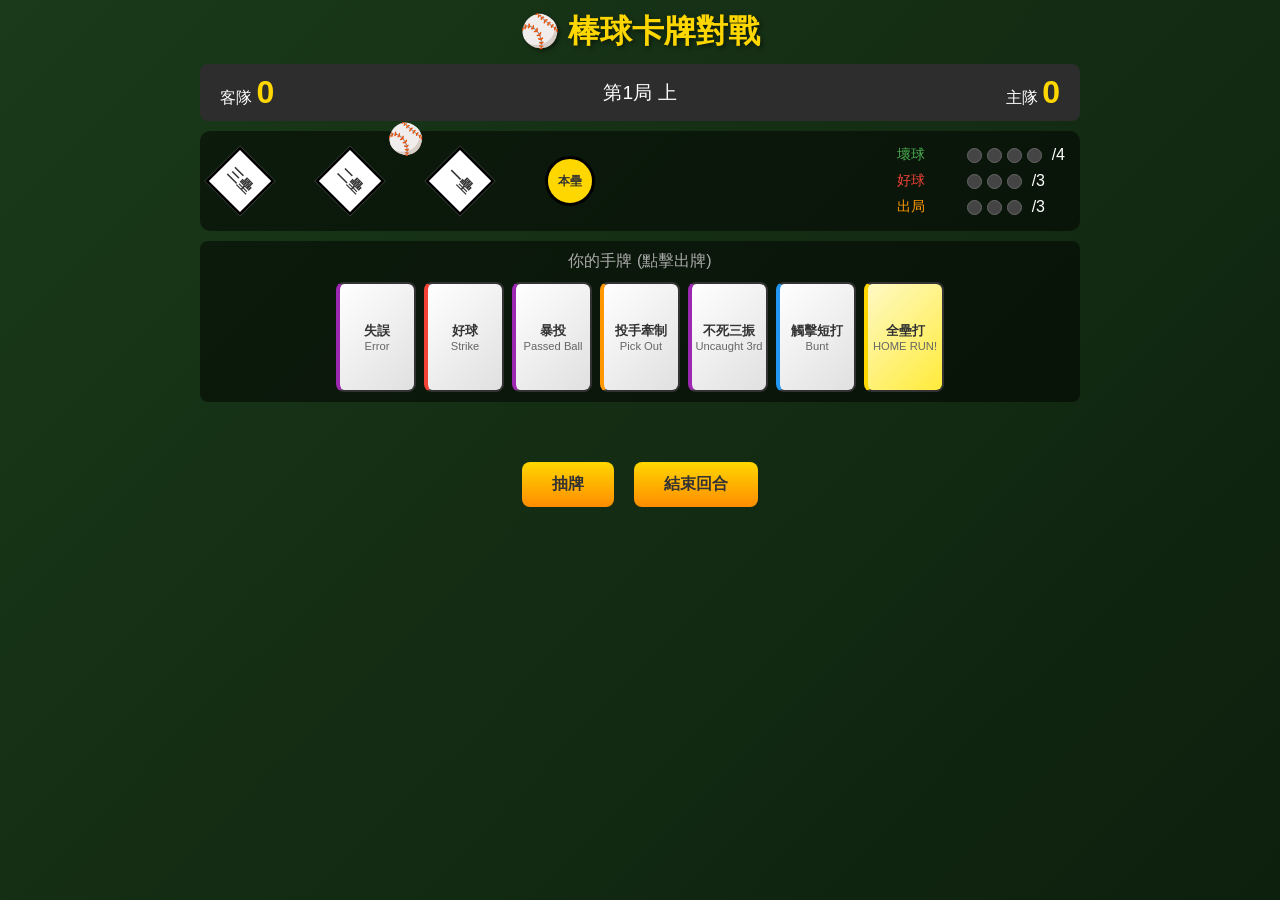
==== index.html @ 8cae47c0 "fix: 優化壘包與球數視覺化 - 視覺化壘包 (一壘/二壘/三壘/本壘) - 點數顯示壞球/好球/出局 - 彩色點數視覺效果" ====
<!DOCTYPE html>
<html lang="zh-TW">
<head>
    <meta charset="UTF-8">
    <meta name="viewport" content="width=device-width, initial-scale=1.0">
    <title>⚾ 棒球卡牌對戰</title>
    <link rel="stylesheet" href="css/style.css">
</head>
<body>
    <div id="game-container">
        <h1>⚾ 棒球卡牌對戰</h1>
        <div id="scoreboard">
            <div class="team" id="team-away">
                <span class="name">客隊</span>
                <span class="score" id="away-score">0</span>
            </div>
            <div class="inning-info">
                <span id="inning">第1局</span>
                <span id=" inning-half">上</span>
            </div>
            <div class="team" id="team-home">
                <span class="name">主隊</span>
                <span class="score" id="home-score">0</span>
            </div>
        </div>
        
        <div id="field-area">
            <div id="field">
                <div class="base" id="base-3">三壘</div>
                <div class="base" id="base-2">二壘</div>
                <div class="base" id="base-1">一壘</div>
                <div class="base home" id="base-home">本壘</div>
            </div>
            
            <div id="count-area">
                <div class="count-row">
                    <span class="count-label count-balls">壞球</span>
                    <div class="count-dots" id="balls-dots">
                        <div class="dot balls"></div>
                        <div class="dot balls"></div>
                        <div class="dot balls"></div>
                        <div class="dot balls"></div>
                    </div>
                    <span>/4</span>
                </div>
                <div class="count-row">
                    <span class="count-label count-strikes">好球</span>
                    <div class="count-dots" id="strikes-dots">
                        <div class="dot strikes"></div>
                        <div class="dot strikes"></div>
                        <div class="dot strikes"></div>
                    </div>
                    <span>/3</span>
                </div>
                <div class="count-row">
                    <span class="count-label count-outs">出局</span>
                    <div class="count-dots" id="outs-dots">
                        <div class="dot outs"></div>
                        <div class="dot outs"></div>
                        <div class="dot outs"></div>
                    </div>
                    <span>/3</span>
                </div>
            </div>
        </div>
        
        <div id="player-hand">
            <div class="hand-label">你的手牌 (點擊出牌)</div>
            <div id="hand-cards"></div>
        </div>
        
        <div id="message-area"></div>
        
        <div id="controls">
            <button id="draw-btn">抽牌</button>
            <button id="end-turn-btn">結束回合</button>
        </div>
    </div>
    
    <script src="js/cards.js"></script>
    <script src="js/game.js"></script>
</body>
</html>
---- css/style.css ----
* {
    margin: 0;
    padding: 0;
    box-sizing: border-box;
}

body {
    background: linear-gradient(135deg, #1a3a1a 0%, #0d1f0d 100%);
    min-height: 100vh;
    font-family: 'Noto Sans TC', sans-serif;
    color: #fff;
}

#game-container {
    max-width: 900px;
    margin: 0 auto;
    padding: 10px;
}

h1 {
    text-align: center;
    color: #ffd700;
    font-size: 2rem;
    margin-bottom: 10px;
    text-shadow: 2px 2px 4px rgba(0,0,0,0.5);
}

/* 計分板 */
#scoreboard {
    display: flex;
    justify-content: space-between;
    align-items: center;
    background: #2d2d2d;
    padding: 10px 20px;
    border-radius: 8px;
    margin-bottom: 10px;
}

.team {
    text-align: center;
}

.team .score {
    font-size: 2rem;
    font-weight: bold;
    color: #ffd700;
}

.inning-info {
    text-align: center;
    font-size: 1.2rem;
}

/* 球數顯示 */
#count-display {
    display: flex;
    justify-content: center;
    gap: 30px;
    margin-bottom: 10px;
}

.count {
    background: #333;
    padding: 8px 16px;
    border-radius: 8px;
    font-size: 1.1rem;
}

.count.balls { border-left: 4px solid #4caf50; }
.count.strikes { border-left: 4px solid #f44336; }
.count.outs { border-left: 4px solid #ff9800; }

/* 遊戲畫布 */
#gameCanvas {
    background: #1a472a;
    border: 3px solid #8b4513;
    border-radius: 8px;
    width: 100%;
    max-width: 800px;
    display: block;
    margin: 0 auto;
}

/* 壘包與球數區域 */
#field-area {
    display: flex;
    justify-content: space-between;
    align-items: center;
    margin: 10px 0;
    padding: 15px;
    background: rgba(0,0,0,0.5);
    border-radius: 10px;
}

/* 壘包區 */
#field {
    display: flex;
    justify-content: center;
    gap: 60px;
    position: relative;
}

#field::before {
    content: '⚾';
    position: absolute;
    font-size: 30px;
    top: -35px;
    left: 50%;
    transform: translateX(-50%);
}

.base {
    width: 50px;
    height: 50px;
    background: #fff;
    border: 3px solid #000;
    display: flex;
    align-items: center;
    justify-content: center;
    font-weight: bold;
    font-size: 14px;
    color: #333;
    transform: rotate(45deg);
}

.base.home {
    background: #ffd700;
    transform: rotate(0deg);
    border-radius: 50%;
    font-size: 12px;
}

.base.occupied {
    background: #ff6b35 !important;
    box-shadow: 0 0 10px #ff6b35;
}

/* 球數區 */
#count-area {
    display: flex;
    flex-direction: column;
    gap: 8px;
}

.count-row {
    display: flex;
    align-items: center;
    gap: 10px;
}

.count-label {
    width: 60px;
    font-size: 14px;
}

.count-balls { color: #4caf50; }
.count-strikes { color: #f44336; }
.count-outs { color: #ff9800; }

.count-dots {
    display: flex;
    gap: 5px;
}

.dot {
    width: 15px;
    height: 15px;
    border-radius: 50%;
    background: #444;
    border: 1px solid #666;
}

.dot.filled.balls { background: #4caf50; }
.dot.filled.strikes { background: #f44336; }
.dot.filled.outs { background: #ff9800; }

/* 手牌區 */
#player-hand {
    background: rgba(0,0,0,0.5);
    padding: 10px;
    border-radius: 8px;
    margin-top: 10px;
}

.hand-label {
    text-align: center;
    margin-bottom: 10px;
    color: #aaa;
}

#hand-cards {
    display: flex;
    flex-wrap: wrap;
    justify-content: center;
    gap: 8px;
}

/* 卡牌 */
.card {
    width: 80px;
    height: 110px;
    background: linear-gradient(135deg, #fff 0%, #e0e0e0 100%);
    border: 2px solid #333;
    border-radius: 8px;
    display: flex;
    flex-direction: column;
    align-items: center;
    justify-content: center;
    cursor: pointer;
    transition: transform 0.2s, box-shadow 0.2s;
    color: #333;
}

.card:hover {
    transform: translateY(-5px);
    box-shadow: 0 5px 15px rgba(255,215,0,0.5);
}

.card-name {
    font-size: 0.8rem;
    font-weight: bold;
    text-align: center;
}

.card-type {
    font-size: 0.7rem;
    color: #666;
}

.card.effect-ball { border-left: 4px solid #4caf50; }
.card.effect-strike { border-left: 4px solid #f44336; }
.card.effect-hit { border-left: 4px solid #2196f3; }
.card.effect-defense { border-left: 4px solid #ff9800; }
.card.effect-special { border-left: 4px solid #9c27b0; }
.card.effect-homerun { border-left: 4px solid #ffd700; background: linear-gradient(135deg, #fff9c4 0%, #ffeb3b 100%); }

/* 訊息 */
#message-area {
    text-align: center;
    min-height: 40px;
    margin: 10px 0;
}

.message {
    background: rgba(255,215,0,0.2);
    border: 1px solid #ffd700;
    padding: 10px;
    border-radius: 8px;
    font-size: 1.1rem;
    animation: fadeIn 0.3s;
}

@keyframes fadeIn {
    from { opacity: 0; }
    to { opacity: 1; }
}

/* 按鈕 */
#controls {
    display: flex;
    justify-content: center;
    gap: 20px;
    margin-top: 10px;
}

button {
    background: linear-gradient(180deg, #ffd700 0%, #ff8c00 100%);
    border: none;
    padding: 12px 30px;
    font-size: 1rem;
    font-weight: bold;
    color: #333;
    border-radius: 8px;
    cursor: pointer;
    transition: transform 0.2s;
}

button:hover {
    transform: translateY(-2px);
}

button:disabled {
    background: #666;
    cursor: not-allowed;
}
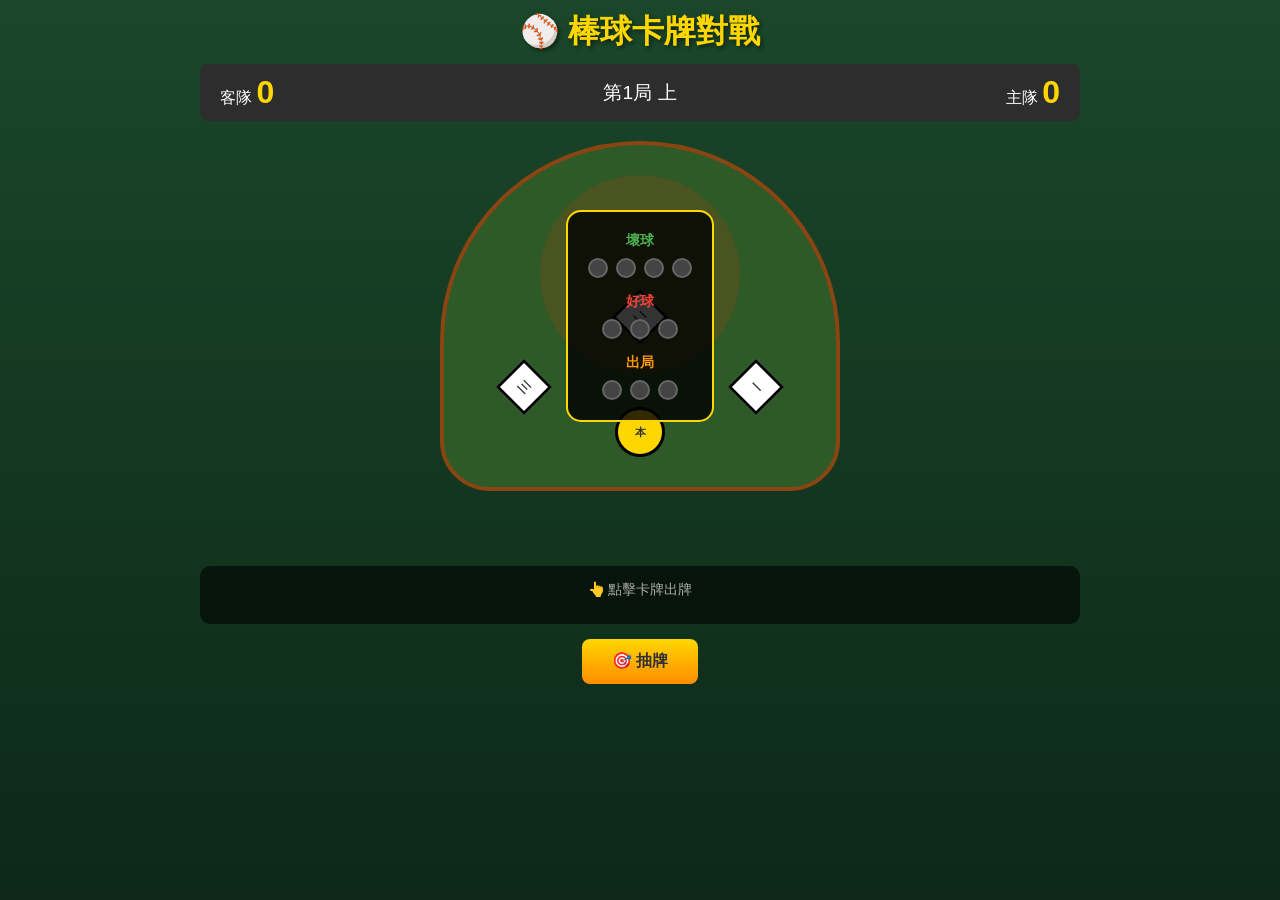
==== commit 50a92430: "fix: 棒球場視覺化優化 - 標準菱形壘包排列 - 球數顯示在內野中央 - 視覺化點數效果" ====
--- a/index.html
+++ b/index.html
@@ -9,71 +9,68 @@
 <body>
     <div id="game-container">
         <h1>⚾ 棒球卡牌對戰</h1>
+        
         <div id="scoreboard">
             <div class="team" id="team-away">
-                <span class="name">客隊</span>
+                <span>客隊</span>
                 <span class="score" id="away-score">0</span>
             </div>
             <div class="inning-info">
                 <span id="inning">第1局</span>
-                <span id=" inning-half">上</span>
+                <span id="inning-half">上</span>
             </div>
             <div class="team" id="team-home">
-                <span class="name">主隊</span>
+                <span>主隊</span>
                 <span class="score" id="home-score">0</span>
             </div>
         </div>
         
-        <div id="field-area">
-            <div id="field">
-                <div class="base" id="base-3">三壘</div>
-                <div class="base" id="base-2">二壘</div>
-                <div class="base" id="base-1">一壘</div>
-                <div class="base home" id="base-home">本壘</div>
-            </div>
+        <!-- 棒球場 -->
+        <div id="field">
+            <div class="base" id="base-3">三</div>
+            <div class="base" id="base-2">二</div>
+            <div class="base" id="base-1">一</div>
+            <div class="base" id="base-home">本</div>
             
-            <div id="count-area">
-                <div class="count-row">
-                    <span class="count-label count-balls">壞球</span>
+            <!-- 球數顯示在中央 -->
+            <div id="count-display">
+                <div class="count-section count-balls">
+                    <span class="count-label">壞球</span>
                     <div class="count-dots" id="balls-dots">
                         <div class="dot balls"></div>
                         <div class="dot balls"></div>
                         <div class="dot balls"></div>
                         <div class="dot balls"></div>
                     </div>
-                    <span>/4</span>
                 </div>
-                <div class="count-row">
-                    <span class="count-label count-strikes">好球</span>
+                <div class="count-section count-strikes">
+                    <span class="count-label">好球</span>
                     <div class="count-dots" id="strikes-dots">
                         <div class="dot strikes"></div>
                         <div class="dot strikes"></div>
                         <div class="dot strikes"></div>
                     </div>
-                    <span>/3</span>
                 </div>
-                <div class="count-row">
-                    <span class="count-label count-outs">出局</span>
+                <div class="count-section count-outs">
+                    <span class="count-label">出局</span>
                     <div class="count-dots" id="outs-dots">
                         <div class="dot outs"></div>
                         <div class="dot outs"></div>
                         <div class="dot outs"></div>
                     </div>
-                    <span>/3</span>
                 </div>
             </div>
         </div>
         
+        <div id="message-area"></div>
+        
         <div id="player-hand">
-            <div class="hand-label">你的手牌 (點擊出牌)</div>
+            <div class="hand-label">👆 點擊卡牌出牌</div>
             <div id="hand-cards"></div>
         </div>
         
-        <div id="message-area"></div>
-        
         <div id="controls">
-            <button id="draw-btn">抽牌</button>
-            <button id="end-turn-btn">結束回合</button>
+            <button id="draw-btn">🎯 抽牌</button>
         </div>
     </div>
     
--- a/css/style.css
+++ b/css/style.css
@@ -5,7 +5,7 @@
 }
 
 body {
-    background: linear-gradient(135deg, #1a3a1a 0%, #0d1f0d 100%);
+    background: linear-gradient(180deg, #1a472a 0%, #0d2818 100%);
     min-height: 100vh;
     font-family: 'Noto Sans TC', sans-serif;
     color: #fff;
@@ -36,169 +36,168 @@
     margin-bottom: 10px;
 }
 
-.team {
-    text-align: center;
-}
-
-.team .score {
-    font-size: 2rem;
+.team { text-align: center; }
+.team .score { font-size: 2rem; font-weight: bold; color: #ffd700; }
+.inning-info { text-align: center; font-size: 1.2rem; }
+
+/* 球場 */
+#field {
+    position: relative;
+    width: 400px;
+    height: 350px;
+    margin: 20px auto;
+    background: #2d5a27;
+    border-radius: 200px 200px 50px 50px;
+    border: 4px solid #8b4513;
+}
+
+#field::before {
+    content: '';
+    position: absolute;
+    top: 30px;
+    left: 50%;
+    transform: translateX(-50%);
+    width: 200px;
+    height: 200px;
+    background: #8b4513;
+    border-radius: 50%;
+    opacity: 0.3;
+}
+
+/* 壘包 - 菱形排列 */
+.base {
+    position: absolute;
+    width: 40px;
+    height: 40px;
+    background: #fff;
+    border: 3px solid #000;
+    display: flex;
+    align-items: center;
+    justify-content: center;
     font-weight: bold;
-    color: #ffd700;
-}
-
-.inning-info {
-    text-align: center;
-    font-size: 1.2rem;
-}
-
-/* 球數顯示 */
-#count-display {
-    display: flex;
-    justify-content: center;
-    gap: 30px;
-    margin-bottom: 10px;
-}
-
-.count {
-    background: #333;
-    padding: 8px 16px;
-    border-radius: 8px;
-    font-size: 1.1rem;
-}
-
-.count.balls { border-left: 4px solid #4caf50; }
-.count.strikes { border-left: 4px solid #f44336; }
-.count.outs { border-left: 4px solid #ff9800; }
-
-/* 遊戲畫布 */
-#gameCanvas {
-    background: #1a472a;
-    border: 3px solid #8b4513;
-    border-radius: 8px;
-    width: 100%;
-    max-width: 800px;
-    display: block;
-    margin: 0 auto;
-}
-
-/* 壘包與球數區域 */
-#field-area {
-    display: flex;
-    justify-content: space-between;
-    align-items: center;
-    margin: 10px 0;
-    padding: 15px;
-    background: rgba(0,0,0,0.5);
-    border-radius: 10px;
-}
-
-/* 壘包區 */
-#field {
-    display: flex;
-    justify-content: center;
-    gap: 60px;
-    position: relative;
-}
-
-#field::before {
-    content: '⚾';
-    position: absolute;
-    font-size: 30px;
-    top: -35px;
-    left: 50%;
-    transform: translateX(-50%);
-}
-
-.base {
+    font-size: 12px;
+    color: #333;
+    transform: rotate(45deg);
+    z-index: 10;
+    transition: all 0.3s;
+}
+
+/* 壘包位置 - 標準菱形 */
+#base-home {
+    bottom: 30px;
+    left: 50%;
+    transform: translateX(-50%) rotate(0deg);
+    background: #ffd700;
     width: 50px;
     height: 50px;
-    background: #fff;
-    border: 3px solid #000;
-    display: flex;
-    align-items: center;
-    justify-content: center;
-    font-weight: bold;
-    font-size: 14px;
-    color: #333;
-    transform: rotate(45deg);
-}
-
-.base.home {
-    background: #ffd700;
-    transform: rotate(0deg);
     border-radius: 50%;
-    font-size: 12px;
-}
-
+    font-size: 11px;
+}
+
+#base-1 {
+    bottom: 80px;
+    right: 60px;
+}
+
+#base-2 {
+    bottom: 150px;
+    left: 50%;
+    transform: translateX(-50%) rotate(45deg);
+}
+
+#base-3 {
+    bottom: 80px;
+    left: 60px;
+}
+
+/* 壘包有跑者時 */
 .base.occupied {
     background: #ff6b35 !important;
-    box-shadow: 0 0 10px #ff6b35;
-}
-
-/* 球數區 */
-#count-area {
+    box-shadow: 0 0 15px #ff6b35;
+    animation: pulse 1s infinite;
+}
+
+@keyframes pulse {
+    0%, 100% { transform: rotate(45deg) scale(1); }
+    50% { transform: rotate(45deg) scale(1.1); }
+}
+
+/* 球數顯示 - 在內野區 */
+#count-display {
+    position: absolute;
+    top: 50%;
+    left: 50%;
+    transform: translate(-50%, -50%);
     display: flex;
     flex-direction: column;
+    gap: 15px;
+    background: rgba(0,0,0,0.8);
+    padding: 20px;
+    border-radius: 15px;
+    border: 2px solid #ffd700;
+    z-index: 20;
+}
+
+.count-section {
+    text-align: center;
+}
+
+.count-label {
+    display: block;
+    font-size: 14px;
+    margin-bottom: 8px;
+    font-weight: bold;
+}
+
+.count-balls .count-label { color: #4caf50; }
+.count-strikes .count-label { color: #f44336; }
+.count-outs .count-label { color: #ff9800; }
+
+.count-dots {
+    display: flex;
+    justify-content: center;
     gap: 8px;
 }
 
-.count-row {
-    display: flex;
-    align-items: center;
-    gap: 10px;
-}
-
-.count-label {
-    width: 60px;
-    font-size: 14px;
-}
-
-.count-balls { color: #4caf50; }
-.count-strikes { color: #f44336; }
-.count-outs { color: #ff9800; }
-
-.count-dots {
-    display: flex;
-    gap: 5px;
-}
-
 .dot {
-    width: 15px;
-    height: 15px;
+    width: 20px;
+    height: 20px;
     border-radius: 50%;
     background: #444;
-    border: 1px solid #666;
-}
-
-.dot.filled.balls { background: #4caf50; }
-.dot.filled.strikes { background: #f44336; }
-.dot.filled.outs { background: #ff9800; }
+    border: 2px solid #666;
+    transition: all 0.3s;
+}
+
+.dot.filled.balls { background: #4caf50; box-shadow: 0 0 8px #4caf50; }
+.dot.filled.strikes { background: #f44336; box-shadow: 0 0 8px #f44336; }
+.dot.filled.outs { background: #ff9800; box-shadow: 0 0 8px #ff9800; }
 
 /* 手牌區 */
 #player-hand {
-    background: rgba(0,0,0,0.5);
-    padding: 10px;
-    border-radius: 8px;
-    margin-top: 10px;
+    background: rgba(0,0,0,0.6);
+    padding: 15px;
+    border-radius: 10px;
+    margin-top: 15px;
 }
 
 .hand-label {
     text-align: center;
     margin-bottom: 10px;
     color: #aaa;
+    font-size: 14px;
 }
 
 #hand-cards {
     display: flex;
     flex-wrap: wrap;
     justify-content: center;
-    gap: 8px;
+    gap: 10px;
 }
 
 /* 卡牌 */
 .card {
-    width: 80px;
-    height: 110px;
+    width: 75px;
+    height: 100px;
     background: linear-gradient(135deg, #fff 0%, #e0e0e0 100%);
     border: 2px solid #333;
     border-radius: 8px;
@@ -212,27 +211,22 @@
 }
 
 .card:hover {
-    transform: translateY(-5px);
-    box-shadow: 0 5px 15px rgba(255,215,0,0.5);
-}
-
-.card-name {
-    font-size: 0.8rem;
-    font-weight: bold;
-    text-align: center;
-}
-
-.card-type {
-    font-size: 0.7rem;
-    color: #666;
-}
-
-.card.effect-ball { border-left: 4px solid #4caf50; }
-.card.effect-strike { border-left: 4px solid #f44336; }
-.card.effect-hit { border-left: 4px solid #2196f3; }
-.card.effect-defense { border-left: 4px solid #ff9800; }
-.card.effect-special { border-left: 4px solid #9c27b0; }
-.card.effect-homerun { border-left: 4px solid #ffd700; background: linear-gradient(135deg, #fff9c4 0%, #ffeb3b 100%); }
+    transform: translateY(-8px);
+    box-shadow: 0 8px 20px rgba(255,215,0,0.5);
+}
+
+.card-name { font-size: 14px; font-weight: bold; text-align: center; }
+.card-type { font-size: 11px; color: #666; }
+
+.card.effect-ball { border-left: 5px solid #4caf50; }
+.card.effect-strike { border-left: 5px solid #f44336; }
+.card.effect-hit { border-left: 5px solid #2196f3; }
+.card.effect-defense { border-left: 5px solid #ff9800; }
+.card.effect-special { border-left: 5px solid #9c27b0; }
+.card.effect-homerun { 
+    border-left: 5px solid #ffd700; 
+    background: linear-gradient(135deg, #fff9c4 0%, #ffeb3b 100%);
+}
 
 /* 訊息 */
 #message-area {
@@ -244,23 +238,20 @@
 .message {
     background: rgba(255,215,0,0.2);
     border: 1px solid #ffd700;
-    padding: 10px;
+    padding: 12px;
     border-radius: 8px;
     font-size: 1.1rem;
     animation: fadeIn 0.3s;
 }
 
-@keyframes fadeIn {
-    from { opacity: 0; }
-    to { opacity: 1; }
-}
+@keyframes fadeIn { from { opacity: 0; } to { opacity: 1; } }
 
 /* 按鈕 */
 #controls {
     display: flex;
     justify-content: center;
     gap: 20px;
-    margin-top: 10px;
+    margin-top: 15px;
 }
 
 button {
@@ -275,11 +266,5 @@
     transition: transform 0.2s;
 }
 
-button:hover {
-    transform: translateY(-2px);
-}
-
-button:disabled {
-    background: #666;
-    cursor: not-allowed;
-}
+button:hover { transform: translateY(-2px); }
+button:disabled { background: #666; cursor: not-allowed; }
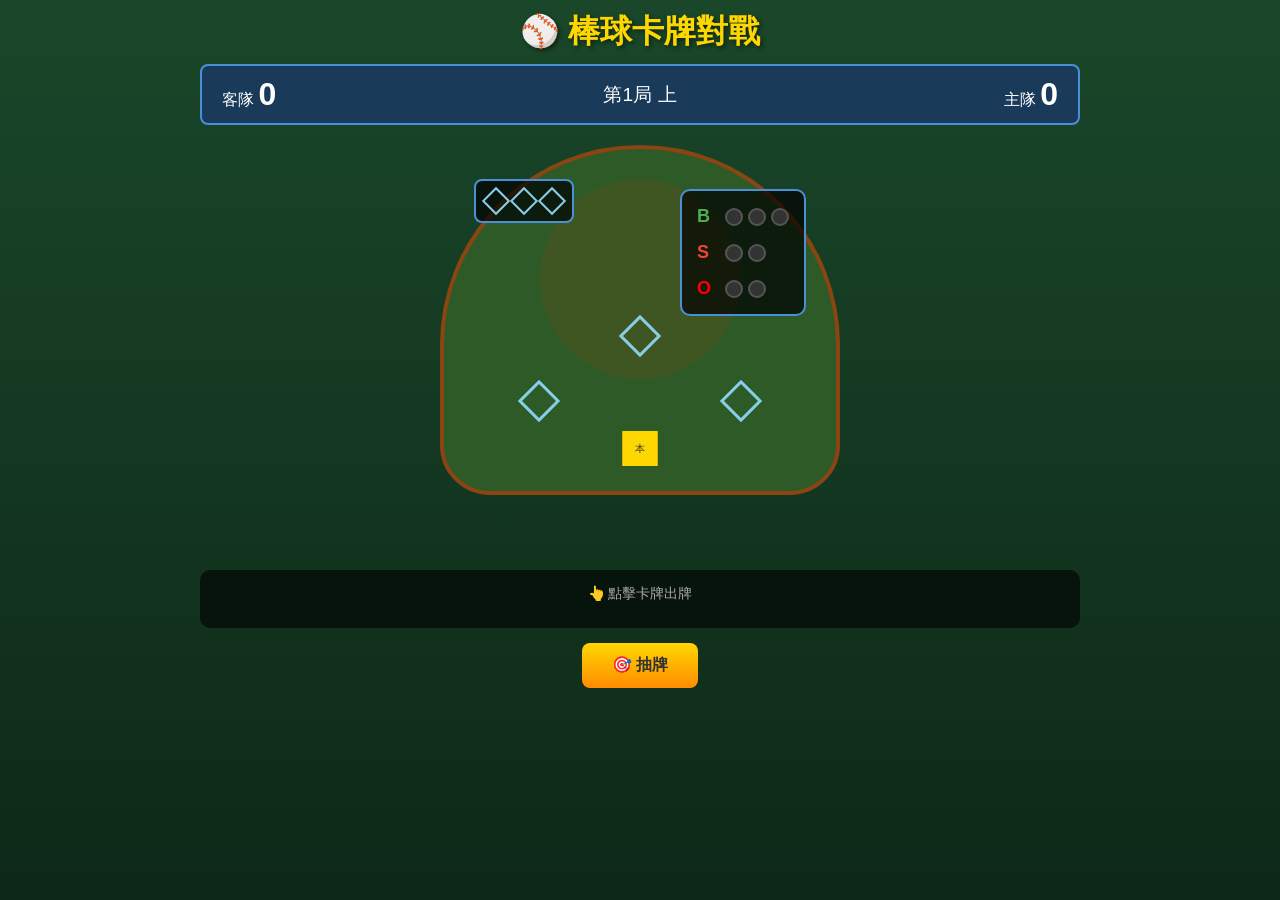
==== commit 6a3ac441: "fix: BSO 計數及壘包指示器 - B (壞球) 3格 - S (好球) 2格 - O (出局) 2格 - 左上角壘包指示器" ====
--- a/index.html
+++ b/index.html
@@ -11,7 +11,7 @@
         <h1>⚾ 棒球卡牌對戰</h1>
         
         <div id="scoreboard">
-            <div class="team" id="team-away">
+            <div class="team">
                 <span>客隊</span>
                 <span class="score" id="away-score">0</span>
             </div>
@@ -19,7 +19,7 @@
                 <span id="inning">第1局</span>
                 <span id="inning-half">上</span>
             </div>
-            <div class="team" id="team-home">
+            <div class="team">
                 <span>主隊</span>
                 <span class="score" id="home-score">0</span>
             </div>
@@ -27,39 +27,47 @@
         
         <!-- 棒球場 -->
         <div id="field">
+            <!-- 壘包指示器 - 左上角 -->
+            <div id="bases-display">
+                <div class="base-indicator" id="base-ind-1"></div>
+                <div class="base-indicator" id="base-ind-2"></div>
+                <div class="base-indicator" id="base-ind-3"></div>
+            </div>
+            
+            <!-- BSO 計數 - 右側 -->
+            <div id="bso-display">
+                <!-- B 壞球 -->
+                <div class="bso-row balls">
+                    <span class="bso-label balls">B</span>
+                    <div class="bso-dots">
+                        <div class="bso-dot"></div>
+                        <div class="bso-dot"></div>
+                        <div class="bso-dot"></div>
+                    </div>
+                </div>
+                <!-- S 好球 -->
+                <div class="bso-row strikes">
+                    <span class="bso-label strikes">S</span>
+                    <div class="bso-dots">
+                        <div class="bso-dot"></div>
+                        <div class="bso-dot"></div>
+                    </div>
+                </div>
+                <!-- O 出局 -->
+                <div class="bso-row outs">
+                    <span class="bso-label outs">O</span>
+                    <div class="bso-dots">
+                        <div class="bso-dot"></div>
+                        <div class="bso-dot"></div>
+                    </div>
+                </div>
+            </div>
+            
+            <!-- 壘包 -->
             <div class="base" id="base-3">三</div>
             <div class="base" id="base-2">二</div>
             <div class="base" id="base-1">一</div>
             <div class="base" id="base-home">本</div>
-            
-            <!-- 球數顯示在中央 -->
-            <div id="count-display">
-                <div class="count-section count-balls">
-                    <span class="count-label">壞球</span>
-                    <div class="count-dots" id="balls-dots">
-                        <div class="dot balls"></div>
-                        <div class="dot balls"></div>
-                        <div class="dot balls"></div>
-                        <div class="dot balls"></div>
-                    </div>
-                </div>
-                <div class="count-section count-strikes">
-                    <span class="count-label">好球</span>
-                    <div class="count-dots" id="strikes-dots">
-                        <div class="dot strikes"></div>
-                        <div class="dot strikes"></div>
-                        <div class="dot strikes"></div>
-                    </div>
-                </div>
-                <div class="count-section count-outs">
-                    <span class="count-label">出局</span>
-                    <div class="count-dots" id="outs-dots">
-                        <div class="dot outs"></div>
-                        <div class="dot outs"></div>
-                        <div class="dot outs"></div>
-                    </div>
-                </div>
-            </div>
         </div>
         
         <div id="message-area"></div>
--- a/css/style.css
+++ b/css/style.css
@@ -30,17 +30,18 @@
     display: flex;
     justify-content: space-between;
     align-items: center;
-    background: #2d2d2d;
+    background: #1a3a5a;
     padding: 10px 20px;
     border-radius: 8px;
     margin-bottom: 10px;
+    border: 2px solid #4a90d9;
 }
 
 .team { text-align: center; }
-.team .score { font-size: 2rem; font-weight: bold; color: #ffd700; }
+.team .score { font-size: 2rem; font-weight: bold; color: #fff; }
 .inning-info { text-align: center; font-size: 1.2rem; }
 
-/* 球場 */
+/* 棒球場 */
 #field {
     position: relative;
     width: 400px;
@@ -61,116 +62,128 @@
     height: 200px;
     background: #8b4513;
     border-radius: 50%;
-    opacity: 0.3;
-}
-
-/* 壘包 - 菱形排列 */
+    opacity: 0.2;
+}
+
+/* 壘包 - 菱形 */
 .base {
     position: absolute;
-    width: 40px;
-    height: 40px;
-    background: #fff;
-    border: 3px solid #000;
-    display: flex;
-    align-items: center;
-    justify-content: center;
-    font-weight: bold;
-    font-size: 12px;
-    color: #333;
+    width: 30px;
+    height: 30px;
+    background: transparent;
+    border: 3px solid #87ceeb;
     transform: rotate(45deg);
-    z-index: 10;
+    display: flex;
+    align-items: center;
+    justify-content: center;
+    font-size: 10px;
+    color: transparent;
     transition: all 0.3s;
 }
 
-/* 壘包位置 - 標準菱形 */
+/* 壘包位置 */
 #base-home {
-    bottom: 30px;
+    bottom: 25px;
     left: 50%;
     transform: translateX(-50%) rotate(0deg);
     background: #ffd700;
-    width: 50px;
-    height: 50px;
-    border-radius: 50%;
-    font-size: 11px;
-}
-
-#base-1 {
-    bottom: 80px;
-    right: 60px;
-}
-
-#base-2 {
-    bottom: 150px;
-    left: 50%;
-    transform: translateX(-50%) rotate(45deg);
-}
-
-#base-3 {
-    bottom: 80px;
-    left: 60px;
-}
-
-/* 壘包有跑者時 */
+    border-color: #ffd700;
+    width: 35px;
+    height: 35px;
+    font-size: 10px;
+    color: #333;
+}
+
+#base-1 { bottom: 75px; right: 80px; }
+#base-2 { bottom: 140px; left: 50%; transform: translateX(-50%) rotate(45deg); }
+#base-3 { bottom: 75px; left: 80px; }
+
+/* 壘包有跑者 - 橙黃色填滿 */
 .base.occupied {
-    background: #ff6b35 !important;
-    box-shadow: 0 0 15px #ff6b35;
-    animation: pulse 1s infinite;
-}
-
-@keyframes pulse {
-    0%, 100% { transform: rotate(45deg) scale(1); }
-    50% { transform: rotate(45deg) scale(1.1); }
-}
-
-/* 球數顯示 - 在內野區 */
-#count-display {
-    position: absolute;
-    top: 50%;
-    left: 50%;
-    transform: translate(-50%, -50%);
+    background: #ffa500;
+    border-color: #ffa500;
+    box-shadow: 0 0 12px #ffa500;
+}
+
+/* BSO 計數區 - 右側 */
+#bso-display {
+    position: absolute;
+    top: 40px;
+    right: 30px;
     display: flex;
     flex-direction: column;
     gap: 15px;
-    background: rgba(0,0,0,0.8);
-    padding: 20px;
-    border-radius: 15px;
-    border: 2px solid #ffd700;
-    z-index: 20;
-}
-
-.count-section {
-    text-align: center;
-}
-
-.count-label {
-    display: block;
-    font-size: 14px;
-    margin-bottom: 8px;
+    background: rgba(0,0,0,0.7);
+    padding: 15px;
+    border-radius: 10px;
+    border: 2px solid #4a90d9;
+}
+
+.bso-row {
+    display: flex;
+    align-items: center;
+    gap: 8px;
+}
+
+.bso-label {
+    width: 20px;
     font-weight: bold;
-}
-
-.count-balls .count-label { color: #4caf50; }
-.count-strikes .count-label { color: #f44336; }
-.count-outs .count-label { color: #ff9800; }
-
-.count-dots {
-    display: flex;
-    justify-content: center;
+    font-size: 18px;
+}
+
+.bso-label.balls { color: #4caf50; }
+.bso-label.strikes { color: #f44336; }
+.bso-label.outs { color: #ff0000; }
+
+.bso-dots {
+    display: flex;
+    gap: 5px;
+}
+
+.bso-dot {
+    width: 18px;
+    height: 18px;
+    border-radius: 50%;
+    background: #333;
+    border: 2px solid #555;
+    transition: all 0.3s;
+}
+
+/* B 壞球 - 3格 */
+.balls .bso-dot.filled { background: #4caf50; border-color: #4caf50; box-shadow: 0 0 8px #4caf50; }
+
+/* S 好球 - 2格 */
+.strikes .bso-dot.filled { background: #f44336; border-color: #f44336; box-shadow: 0 0 8px #f44336; }
+
+/* O 出局 - 2格 */
+.outs .bso-dot.filled { background: #ff0000; border-color: #ff0000; box-shadow: 0 0 8px #ff0000; }
+
+/* 壘包指示器 - 左上角 */
+#bases-display {
+    position: absolute;
+    top: 30px;
+    left: 30px;
+    display: flex;
     gap: 8px;
-}
-
-.dot {
+    background: rgba(0,0,0,0.7);
+    padding: 10px;
+    border-radius: 8px;
+    border: 2px solid #4a90d9;
+}
+
+.base-indicator {
     width: 20px;
     height: 20px;
-    border-radius: 50%;
-    background: #444;
-    border: 2px solid #666;
-    transition: all 0.3s;
-}
-
-.dot.filled.balls { background: #4caf50; box-shadow: 0 0 8px #4caf50; }
-.dot.filled.strikes { background: #f44336; box-shadow: 0 0 8px #f44336; }
-.dot.filled.outs { background: #ff9800; box-shadow: 0 0 8px #ff9800; }
+    border: 2px solid #87ceeb;
+    transform: rotate(45deg);
+    background: transparent;
+}
+
+.base-indicator.filled {
+    background: #ffa500;
+    border-color: #ffa500;
+    box-shadow: 0 0 8px #ffa500;
+}
 
 /* 手牌區 */
 #player-hand {
@@ -196,11 +209,11 @@
 
 /* 卡牌 */
 .card {
-    width: 75px;
-    height: 100px;
+    width: 70px;
+    height: 95px;
     background: linear-gradient(135deg, #fff 0%, #e0e0e0 100%);
     border: 2px solid #333;
-    border-radius: 8px;
+    border-radius: 6px;
     display: flex;
     flex-direction: column;
     align-items: center;
@@ -215,18 +228,15 @@
     box-shadow: 0 8px 20px rgba(255,215,0,0.5);
 }
 
-.card-name { font-size: 14px; font-weight: bold; text-align: center; }
-.card-type { font-size: 11px; color: #666; }
-
-.card.effect-ball { border-left: 5px solid #4caf50; }
-.card.effect-strike { border-left: 5px solid #f44336; }
-.card.effect-hit { border-left: 5px solid #2196f3; }
-.card.effect-defense { border-left: 5px solid #ff9800; }
-.card.effect-special { border-left: 5px solid #9c27b0; }
-.card.effect-homerun { 
-    border-left: 5px solid #ffd700; 
-    background: linear-gradient(135deg, #fff9c4 0%, #ffeb3b 100%);
-}
+.card-name { font-size: 12px; font-weight: bold; text-align: center; }
+.card-type { font-size: 10px; color: #666; }
+
+.card.effect-ball { border-left: 4px solid #4caf50; }
+.card.effect-strike { border-left: 4px solid #f44336; }
+.card.effect-hit { border-left: 4px solid #2196f3; }
+.card.effect-defense { border-left: 4px solid #ff9800; }
+.card.effect-special { border-left: 4px solid #9c27b0; }
+.card.effect-homerun { border-left: 4px solid #ffd700; background: linear-gradient(135deg, #fff9c4 0%, #ffeb3b 100%); }
 
 /* 訊息 */
 #message-area {
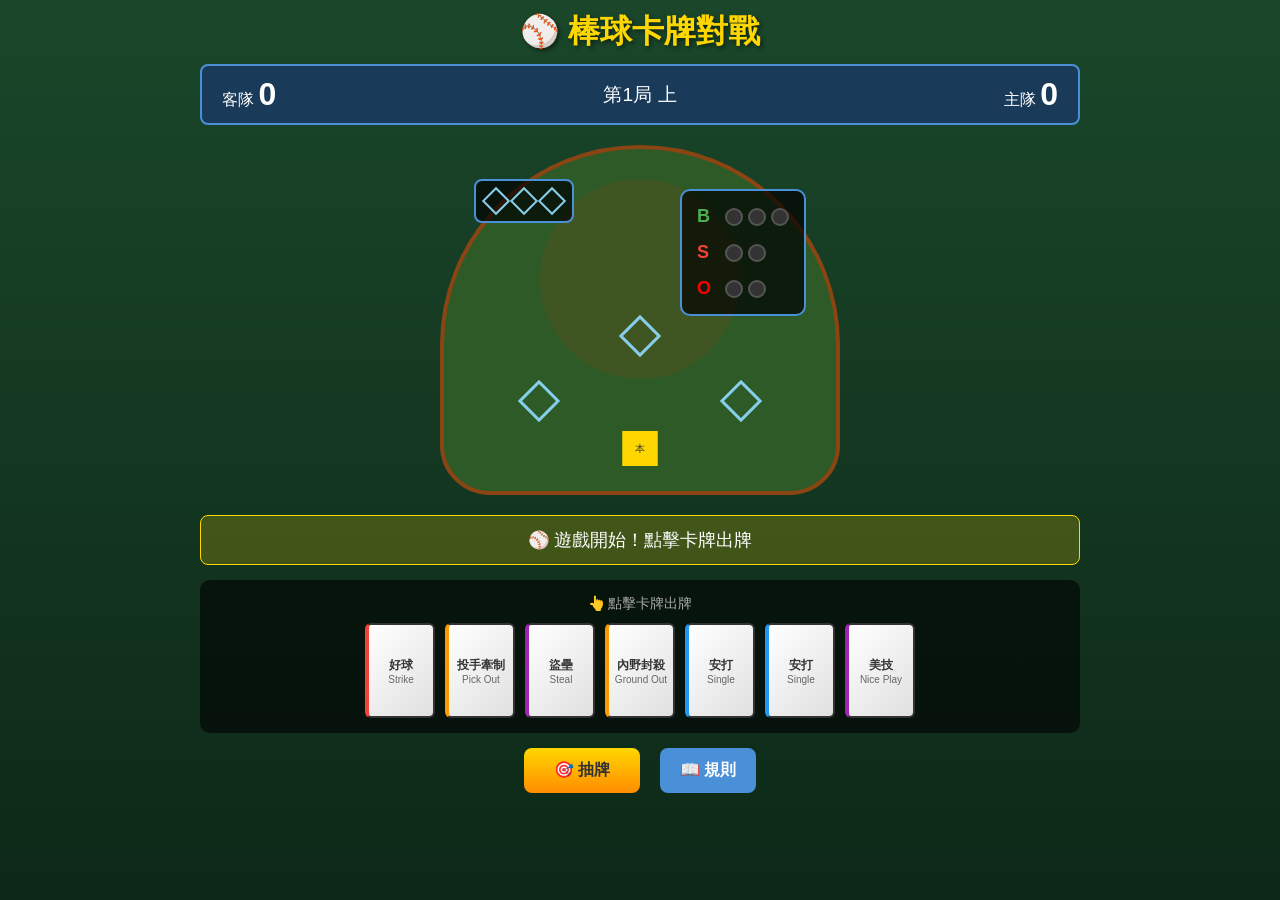
==== commit 04bcf930: "feat: 新增遊戲規則說明頁面 - rules.html 規則說明 - 遊戲目標 - 卡牌類型一覽表 - 反應鏈範例 - 操作說明 - 首頁增加規則按鈕" ====
--- a/index.html
+++ b/index.html
@@ -79,6 +79,7 @@
         
         <div id="controls">
             <button id="draw-btn">🎯 抽牌</button>
+            <a href="rules.html" style="background: #4a90d9; color: #fff; padding: 12px 20px; border-radius: 8px; text-decoration: none; font-weight: bold;">📖 規則</a>
         </div>
     </div>
     
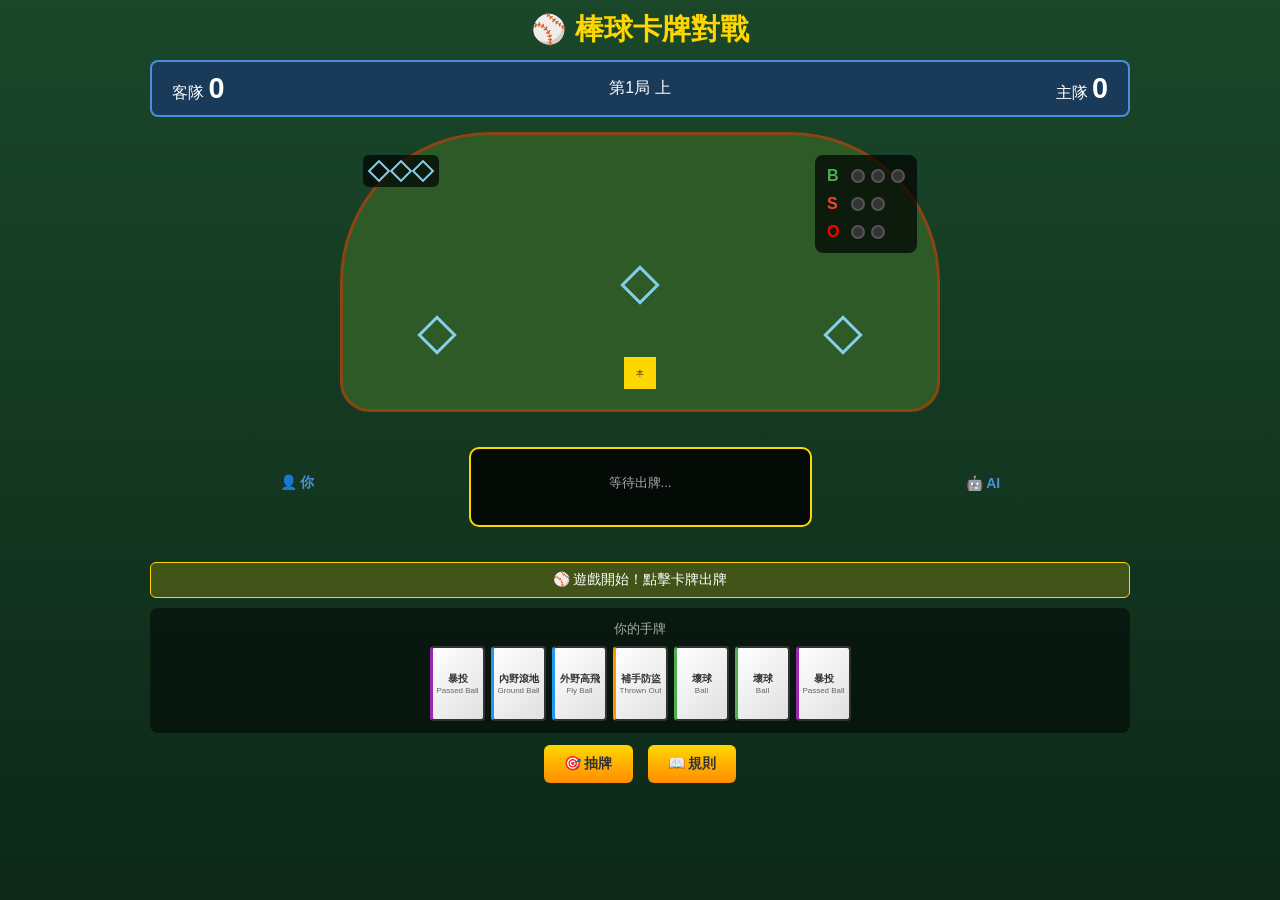
==== commit d922c6a8: "feat: 顯示雙方出牌及結果 - 左側: 玩家出牌 - 中央: 結果 - 右側: AI 出牌" ====
--- a/index.html
+++ b/index.html
@@ -25,61 +25,74 @@
             </div>
         </div>
         
-        <!-- 棒球場 -->
+        <!-- 球場 -->
         <div id="field">
-            <!-- 壘包指示器 - 左上角 -->
             <div id="bases-display">
                 <div class="base-indicator" id="base-ind-1"></div>
                 <div class="base-indicator" id="base-ind-2"></div>
                 <div class="base-indicator" id="base-ind-3"></div>
             </div>
             
-            <!-- BSO 計數 - 右側 -->
             <div id="bso-display">
-                <!-- B 壞球 -->
                 <div class="bso-row balls">
                     <span class="bso-label balls">B</span>
-                    <div class="bso-dots">
-                        <div class="bso-dot"></div>
-                        <div class="bso-dot"></div>
-                        <div class="bso-dot"></div>
-                    </div>
+                    <div class="bso-dot"></div>
+                    <div class="bso-dot"></div>
+                    <div class="bso-dot"></div>
                 </div>
-                <!-- S 好球 -->
                 <div class="bso-row strikes">
                     <span class="bso-label strikes">S</span>
-                    <div class="bso-dots">
-                        <div class="bso-dot"></div>
-                        <div class="bso-dot"></div>
-                    </div>
+                    <div class="bso-dot"></div>
+                    <div class="bso-dot"></div>
                 </div>
-                <!-- O 出局 -->
                 <div class="bso-row outs">
                     <span class="bso-label outs">O</span>
-                    <div class="bso-dots">
-                        <div class="bso-dot"></div>
-                        <div class="bso-dot"></div>
-                    </div>
+                    <div class="bso-dot"></div>
+                    <div class="bso-dot"></div>
                 </div>
             </div>
             
-            <!-- 壘包 -->
             <div class="base" id="base-3">三</div>
             <div class="base" id="base-2">二</div>
             <div class="base" id="base-1">一</div>
             <div class="base" id="base-home">本</div>
         </div>
         
-        <div id="message-area"></div>
+        <!-- 對戰區 -->
+        <div id="battle-area">
+            <!-- 玩家出牌 -->
+            <div class="player-zone">
+                <h3>👤 你</h3>
+                <div class="player-cards" id="player-play"></div>
+            </div>
+            
+            <!-- 結果 -->
+            <div id="result-area">
+                <div id="result-display">
+                    <div id="last-play">等待出牌...</div>
+                    <div id="result-text"></div>
+                </div>
+            </div>
+            
+            <!-- AI 出牌 -->
+            <div class="player-zone">
+                <h3>🤖 AI</h3>
+                <div class="player-cards" id="ai-play"></div>
+            </div>
+        </div>
+        
+        <div id="message-area">
+            <div class="message">👆 點擊卡牌出牌</div>
+        </div>
         
         <div id="player-hand">
-            <div class="hand-label">👆 點擊卡牌出牌</div>
+            <div class="hand-label">你的手牌</div>
             <div id="hand-cards"></div>
         </div>
         
         <div id="controls">
             <button id="draw-btn">🎯 抽牌</button>
-            <a href="rules.html" style="background: #4a90d9; color: #fff; padding: 12px 20px; border-radius: 8px; text-decoration: none; font-weight: bold;">📖 規則</a>
+            <a href="rules.html" class="btn">📖 規則</a>
         </div>
     </div>
     
--- a/css/style.css
+++ b/css/style.css
@@ -12,18 +12,12 @@
 }
 
 #game-container {
-    max-width: 900px;
+    max-width: 1000px;
     margin: 0 auto;
     padding: 10px;
 }
 
-h1 {
-    text-align: center;
-    color: #ffd700;
-    font-size: 2rem;
-    margin-bottom: 10px;
-    text-shadow: 2px 2px 4px rgba(0,0,0,0.5);
-}
+h1 { text-align: center; color: #ffd700; font-size: 1.8rem; margin-bottom: 10px; }
 
 /* 計分板 */
 #scoreboard {
@@ -38,243 +32,147 @@
 }
 
 .team { text-align: center; }
-.team .score { font-size: 2rem; font-weight: bold; color: #fff; }
-.inning-info { text-align: center; font-size: 1.2rem; }
+.team .score { font-size: 1.8rem; font-weight: bold; color: #fff; }
 
-/* 棒球場 */
+/* 球場 */
 #field {
     position: relative;
-    width: 400px;
-    height: 350px;
-    margin: 20px auto;
+    width: 100%;
+    max-width: 600px;
+    height: 280px;
+    margin: 15px auto;
     background: #2d5a27;
-    border-radius: 200px 200px 50px 50px;
-    border: 4px solid #8b4513;
+    border-radius: 150px 150px 30px 30px;
+    border: 3px solid #8b4513;
 }
 
-#field::before {
-    content: '';
-    position: absolute;
-    top: 30px;
-    left: 50%;
-    transform: translateX(-50%);
-    width: 200px;
-    height: 200px;
-    background: #8b4513;
-    border-radius: 50%;
-    opacity: 0.2;
-}
-
-/* 壘包 - 菱形 */
+/* 壘包 */
 .base {
     position: absolute;
-    width: 30px;
-    height: 30px;
+    width: 28px;
+    height: 28px;
     background: transparent;
     border: 3px solid #87ceeb;
     transform: rotate(45deg);
     display: flex;
     align-items: center;
     justify-content: center;
-    font-size: 10px;
+    font-size: 9px;
     color: transparent;
-    transition: all 0.3s;
 }
 
-/* 壘包位置 */
 #base-home {
-    bottom: 25px;
-    left: 50%;
-    transform: translateX(-50%) rotate(0deg);
-    background: #ffd700;
-    border-color: #ffd700;
-    width: 35px;
-    height: 35px;
-    font-size: 10px;
-    color: #333;
+    bottom: 20px; left: 50%;
+    transform: translateX(-50%);
+    background: #ffd700; border-color: #ffd700;
+    width: 32px; height: 32px; font-size: 8px; color: #333;
+}
+#base-1 { bottom: 60px; right: 80px; }
+#base-2 { bottom: 110px; left: 50%; transform: translateX(-50%) rotate(45deg); }
+#base-3 { bottom: 60px; left: 80px; }
+
+.base.occupied { background: #ffa500; border-color: #ffa500; }
+
+/* 壘包指示器 */
+#bases-display {
+    position: absolute;
+    top: 20px; left: 20px;
+    display: flex; gap: 6px;
+    background: rgba(0,0,0,0.7);
+    padding: 8px; border-radius: 6px;
+}
+.base-indicator { width: 16px; height: 16px; border: 2px solid #87ceeb; transform: rotate(45deg); background: transparent; }
+.base-indicator.filled { background: #ffa500; border-color: #ffa500; }
+
+/* BSO */
+#bso-display {
+    position: absolute;
+    top: 20px; right: 20px;
+    display: flex; flex-direction: column; gap: 10px;
+    background: rgba(0,0,0,0.7);
+    padding: 12px; border-radius: 8px;
+}
+.bso-row { display: flex; align-items: center; gap: 6px; }
+.bso-label { font-weight: bold; font-size: 16px; width: 18px; }
+.balls .bso-label { color: #4caf50; }
+.strikes .bso-label { color: #f44336; }
+.outs .bso-label { color: #ff0000; }
+.bso-dot { width: 14px; height: 14px; border-radius: 50%; background: #333; border: 2px solid #555; }
+.balls .bso-dot.filled { background: #4caf50; }
+.strikes .bso-dot.filled { background: #f44336; }
+.outs .bso-dot.filled { background: #ff0000; }
+
+/* 對戰區 */
+#battle-area {
+    display: flex;
+    justify-content: space-between;
+    align-items: center;
+    margin: 15px 0;
+    min-height: 120px;
 }
 
-#base-1 { bottom: 75px; right: 80px; }
-#base-2 { bottom: 140px; left: 50%; transform: translateX(-50%) rotate(45deg); }
-#base-3 { bottom: 75px; left: 80px; }
+/* 玩家區 */
+.player-zone { text-align: center; width: 30%; }
+.player-zone h3 { color: #4a90d9; font-size: 14px; margin-bottom: 8px; }
+.player-cards { display: flex; flex-direction: column; gap: 4px; align-items: center; }
 
-/* 壘包有跑者 - 橙黃色填滿 */
-.base.occupied {
-    background: #ffa500;
-    border-color: #ffa500;
-    box-shadow: 0 0 12px #ffa500;
+/* 中央結果 */
+#result-area {
+    width: 35%;
+    text-align: center;
 }
-
-/* BSO 計數區 - 右側 */
-#bso-display {
-    position: absolute;
-    top: 40px;
-    right: 30px;
+#result-display {
+    background: rgba(0,0,0,0.8);
+    padding: 15px;
+    border-radius: 10px;
+    border: 2px solid #ffd700;
+    min-height: 80px;
     display: flex;
     flex-direction: column;
-    gap: 15px;
-    background: rgba(0,0,0,0.7);
-    padding: 15px;
-    border-radius: 10px;
-    border: 2px solid #4a90d9;
+    justify-content: center;
 }
+#last-play { font-size: 13px; color: #aaa; margin-bottom: 8px; }
+#result-text { font-size: 18px; font-weight: bold; color: #ffd700; }
 
-.bso-row {
-    display: flex;
-    align-items: center;
-    gap: 8px;
+/* 卡牌 */
+.card {
+    width: 55px; height: 75px;
+    background: linear-gradient(135deg, #fff 0%, #e0e0e0 100%);
+    border: 2px solid #333; border-radius: 4px;
+    display: flex; flex-direction: column; align-items: center; justify-content: center;
+    cursor: pointer;
+    transition: transform 0.2s;
 }
-
-.bso-label {
-    width: 20px;
-    font-weight: bold;
-    font-size: 18px;
-}
-
-.bso-label.balls { color: #4caf50; }
-.bso-label.strikes { color: #f44336; }
-.bso-label.outs { color: #ff0000; }
-
-.bso-dots {
-    display: flex;
-    gap: 5px;
-}
-
-.bso-dot {
-    width: 18px;
-    height: 18px;
-    border-radius: 50%;
-    background: #333;
-    border: 2px solid #555;
-    transition: all 0.3s;
-}
-
-/* B 壞球 - 3格 */
-.balls .bso-dot.filled { background: #4caf50; border-color: #4caf50; box-shadow: 0 0 8px #4caf50; }
-
-/* S 好球 - 2格 */
-.strikes .bso-dot.filled { background: #f44336; border-color: #f44336; box-shadow: 0 0 8px #f44336; }
-
-/* O 出局 - 2格 */
-.outs .bso-dot.filled { background: #ff0000; border-color: #ff0000; box-shadow: 0 0 8px #ff0000; }
-
-/* 壘包指示器 - 左上角 */
-#bases-display {
-    position: absolute;
-    top: 30px;
-    left: 30px;
-    display: flex;
-    gap: 8px;
-    background: rgba(0,0,0,0.7);
-    padding: 10px;
-    border-radius: 8px;
-    border: 2px solid #4a90d9;
-}
-
-.base-indicator {
-    width: 20px;
-    height: 20px;
-    border: 2px solid #87ceeb;
-    transform: rotate(45deg);
-    background: transparent;
-}
-
-.base-indicator.filled {
-    background: #ffa500;
-    border-color: #ffa500;
-    box-shadow: 0 0 8px #ffa500;
-}
+.card:hover { transform: scale(1.1); }
+.card-name { font-size: 10px; font-weight: bold; color: #333; text-align: center; }
+.card-type { font-size: 8px; color: #666; }
+.card.effect-ball { border-left: 3px solid #4caf50; }
+.card.effect-strike { border-left: 3px solid #f44336; }
+.card.effect-hit { border-left: 3px solid #2196f3; }
+.card.effect-defense { border-left: 3px solid #ff9800; }
+.card.effect-special { border-left: 3px solid #9c27b0; }
+.card.effect-homerun { border-left: 3px solid #ffd700; background: #fff9c4; }
 
 /* 手牌區 */
 #player-hand {
-    background: rgba(0,0,0,0.6);
-    padding: 15px;
-    border-radius: 10px;
-    margin-top: 15px;
+    background: rgba(0,0,0,0.5);
+    padding: 12px;
+    border-radius: 8px;
+    margin-top: 10px;
 }
-
-.hand-label {
-    text-align: center;
-    margin-bottom: 10px;
-    color: #aaa;
-    font-size: 14px;
-}
-
-#hand-cards {
-    display: flex;
-    flex-wrap: wrap;
-    justify-content: center;
-    gap: 10px;
-}
-
-/* 卡牌 */
-.card {
-    width: 70px;
-    height: 95px;
-    background: linear-gradient(135deg, #fff 0%, #e0e0e0 100%);
-    border: 2px solid #333;
-    border-radius: 6px;
-    display: flex;
-    flex-direction: column;
-    align-items: center;
-    justify-content: center;
-    cursor: pointer;
-    transition: transform 0.2s, box-shadow 0.2s;
-    color: #333;
-}
-
-.card:hover {
-    transform: translateY(-8px);
-    box-shadow: 0 8px 20px rgba(255,215,0,0.5);
-}
-
-.card-name { font-size: 12px; font-weight: bold; text-align: center; }
-.card-type { font-size: 10px; color: #666; }
-
-.card.effect-ball { border-left: 4px solid #4caf50; }
-.card.effect-strike { border-left: 4px solid #f44336; }
-.card.effect-hit { border-left: 4px solid #2196f3; }
-.card.effect-defense { border-left: 4px solid #ff9800; }
-.card.effect-special { border-left: 4px solid #9c27b0; }
-.card.effect-homerun { border-left: 4px solid #ffd700; background: linear-gradient(135deg, #fff9c4 0%, #ffeb3b 100%); }
+.hand-label { text-align: center; color: #aaa; font-size: 13px; margin-bottom: 8px; }
+#hand-cards { display: flex; flex-wrap: wrap; justify-content: center; gap: 6px; }
 
 /* 訊息 */
-#message-area {
-    text-align: center;
-    min-height: 40px;
-    margin: 10px 0;
-}
-
-.message {
-    background: rgba(255,215,0,0.2);
-    border: 1px solid #ffd700;
-    padding: 12px;
-    border-radius: 8px;
-    font-size: 1.1rem;
-    animation: fadeIn 0.3s;
-}
-
-@keyframes fadeIn { from { opacity: 0; } to { opacity: 1; } }
+#message-area { text-align: center; min-height: 30px; margin: 8px 0; }
+.message { background: rgba(255,215,0,0.2); border: 1px solid #ffd700; padding: 8px; border-radius: 6px; font-size: 14px; }
 
 /* 按鈕 */
-#controls {
-    display: flex;
-    justify-content: center;
-    gap: 20px;
-    margin-top: 15px;
+#controls { display: flex; justify-content: center; gap: 15px; margin-top: 12px; }
+button, .btn {
+    background: linear-gradient(180deg, #ffd700 0%, #ff8c00 100%);
+    border: none; padding: 10px 20px; font-size: 14px; font-weight: bold; color: #333; border-radius: 6px; cursor: pointer;
 }
-
-button {
-    background: linear-gradient(180deg, #ffd700 0%, #ff8c00 100%);
-    border: none;
-    padding: 12px 30px;
-    font-size: 1rem;
-    font-weight: bold;
-    color: #333;
-    border-radius: 8px;
-    cursor: pointer;
-    transition: transform 0.2s;
-}
-
-button:hover { transform: translateY(-2px); }
-button:disabled { background: #666; cursor: not-allowed; }
+button:hover, .btn:hover { transform: translateY(-2px); }
+button:disabled { background: #666; }
+a.btn { text-decoration: none; }
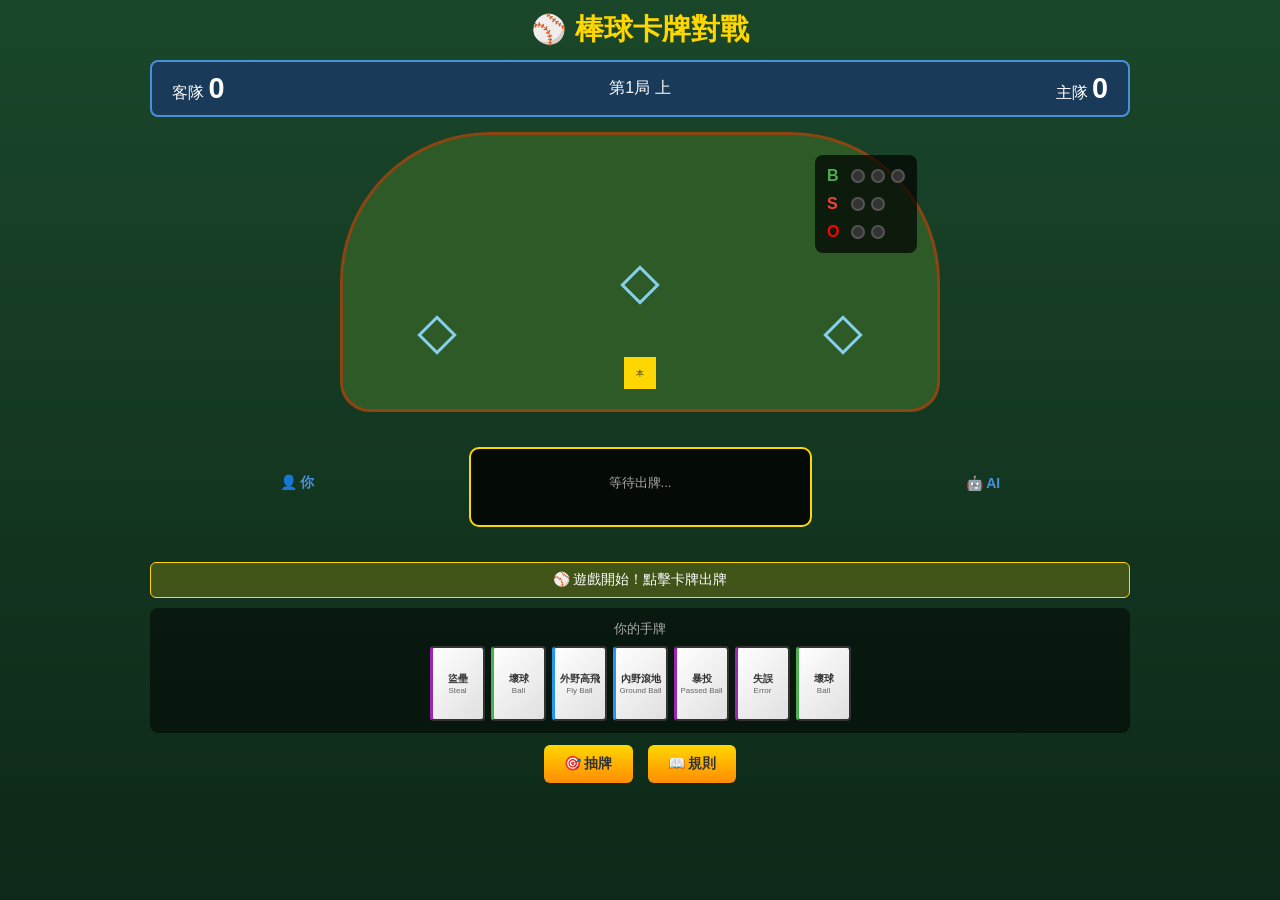
==== commit 25c69ad9: "fix: 移除左上角壘包指示器" ====
--- a/index.html
+++ b/index.html
@@ -27,12 +27,6 @@
         
         <!-- 球場 -->
         <div id="field">
-            <div id="bases-display">
-                <div class="base-indicator" id="base-ind-1"></div>
-                <div class="base-indicator" id="base-ind-2"></div>
-                <div class="base-indicator" id="base-ind-3"></div>
-            </div>
-            
             <div id="bso-display">
                 <div class="bso-row balls">
                     <span class="bso-label balls">B</span>
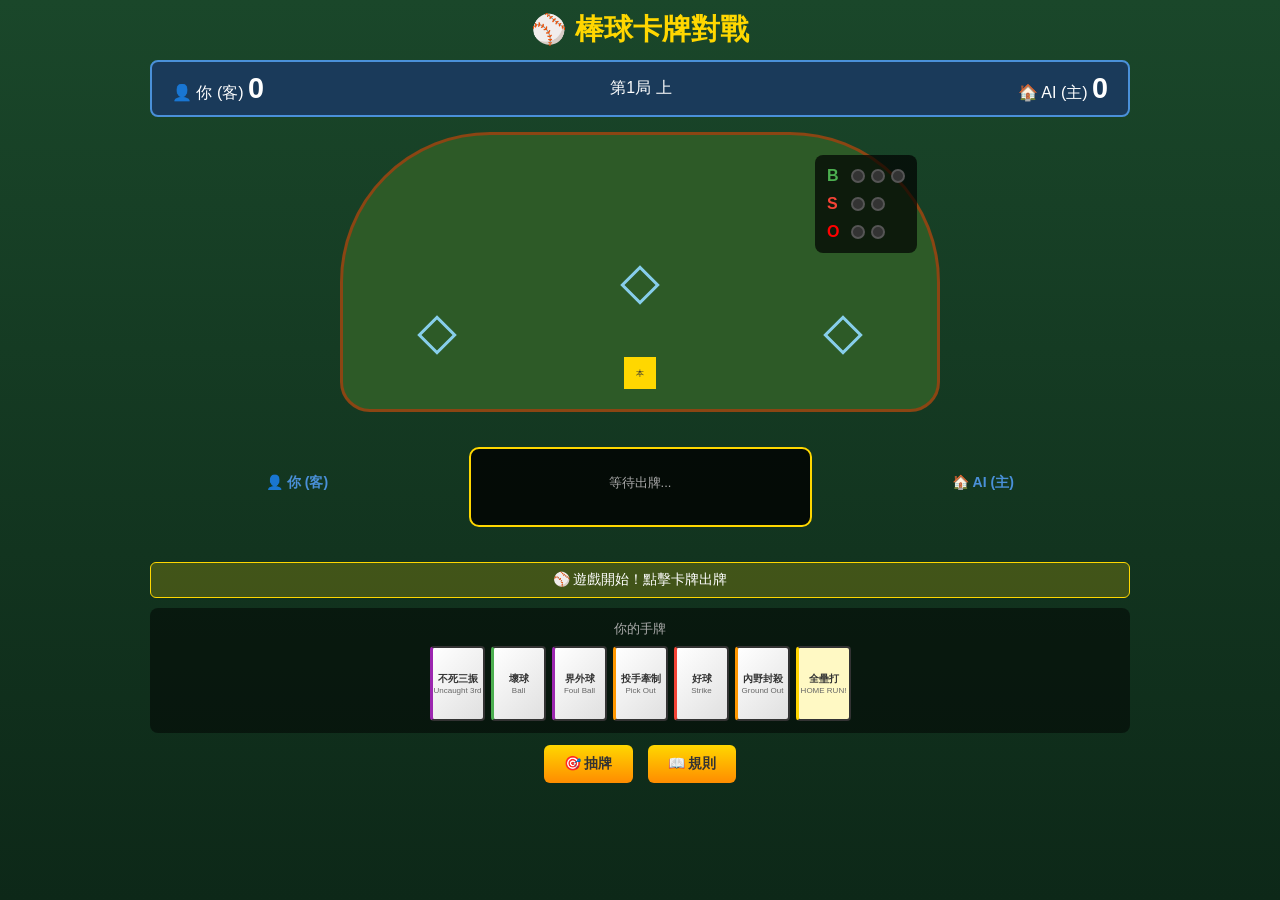
==== commit 6cdedb53: "fix: 清楚顯示你是客隊/對手是主隊" ====
--- a/index.html
+++ b/index.html
@@ -12,7 +12,7 @@
         
         <div id="scoreboard">
             <div class="team">
-                <span>客隊</span>
+                <span>👤 你 (客)</span>
                 <span class="score" id="away-score">0</span>
             </div>
             <div class="inning-info">
@@ -20,7 +20,7 @@
                 <span id="inning-half">上</span>
             </div>
             <div class="team">
-                <span>主隊</span>
+                <span>🏠 AI (主)</span>
                 <span class="score" id="home-score">0</span>
             </div>
         </div>
@@ -56,7 +56,7 @@
         <div id="battle-area">
             <!-- 玩家出牌 -->
             <div class="player-zone">
-                <h3>👤 你</h3>
+                <h3>👤 你 (客)</h3>
                 <div class="player-cards" id="player-play"></div>
             </div>
             
@@ -70,7 +70,7 @@
             
             <!-- AI 出牌 -->
             <div class="player-zone">
-                <h3>🤖 AI</h3>
+                <h3>🏠 AI (主)</h3>
                 <div class="player-cards" id="ai-play"></div>
             </div>
         </div>
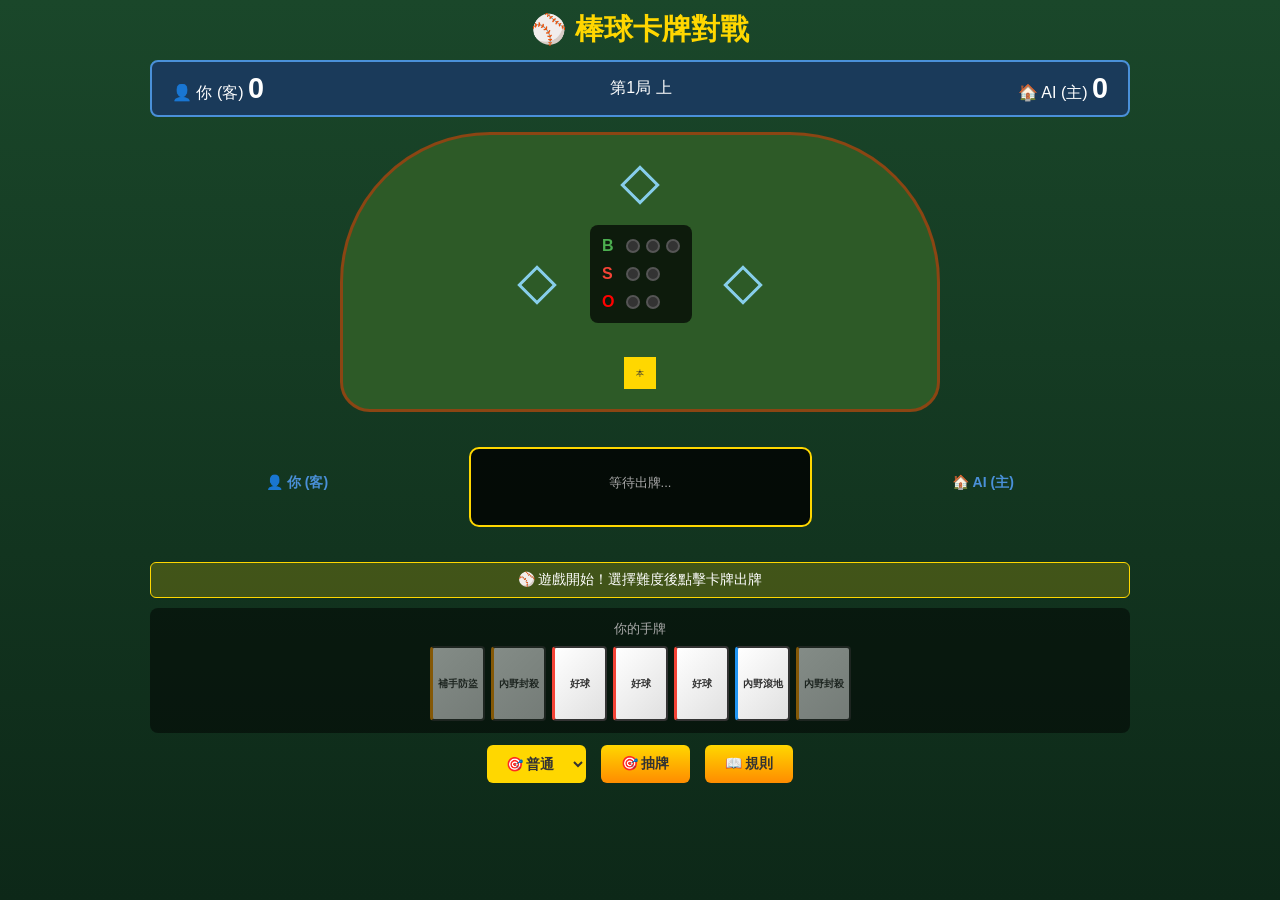
==== commit 64367b9e: "feat: Phase 1 核心優化 - AI 系統 (Easy/Medium/Hard) - 反應鏈系統 - 規則驗證器 - 難度選擇器 - 不可出牌灰顯處理" ====
--- a/index.html
+++ b/index.html
@@ -85,12 +85,20 @@
         </div>
         
         <div id="controls">
+            <select id="ai-difficulty">
+                <option value="easy">🌱 簡單</option>
+                <option value="medium" selected>🎯 普通</option>
+                <option value="hard">🔥 困難</option>
+            </select>
             <button id="draw-btn">🎯 抽牌</button>
             <a href="rules.html" class="btn">📖 規則</a>
         </div>
     </div>
     
     <script src="js/cards.js"></script>
+    <script src="js/ai.js"></script>
+    <script src="js/reaction.js"></script>
+    <script src="js/validator.js"></script>
     <script src="js/game.js"></script>
 </body>
 </html>
--- a/css/style.css
+++ b/css/style.css
@@ -67,9 +67,9 @@
     background: #ffd700; border-color: #ffd700;
     width: 32px; height: 32px; font-size: 8px; color: #333;
 }
-#base-1 { bottom: 60px; right: 80px; }
-#base-2 { bottom: 110px; left: 50%; transform: translateX(-50%) rotate(45deg); }
-#base-3 { bottom: 60px; left: 80px; }
+#base-1 { bottom: 110px; right: 180px; }
+#base-2 { bottom: 210px; left: 50%; transform: translateX(-50%) rotate(45deg); }
+#base-3 { bottom: 110px; left: 180px; }
 
 .base.occupied { background: #ffa500; border-color: #ffa500; }
 
@@ -87,7 +87,7 @@
 /* BSO */
 #bso-display {
     position: absolute;
-    top: 20px; right: 20px;
+    top: 90px; right: 245px;
     display: flex; flex-direction: column; gap: 10px;
     background: rgba(0,0,0,0.7);
     padding: 12px; border-radius: 8px;
@@ -168,7 +168,20 @@
 .message { background: rgba(255,215,0,0.2); border: 1px solid #ffd700; padding: 8px; border-radius: 6px; font-size: 14px; }
 
 /* 按鈕 */
-#controls { display: flex; justify-content: center; gap: 15px; margin-top: 12px; }
+#controls { display: flex; justify-content: center; gap: 15px; margin-top: 12px; align-items: center; }
+
+#ai-difficulty {
+    background: #ffd700;
+    border: none;
+    padding: 10px 15px;
+    font-size: 14px;
+    font-weight: bold;
+    color: #333;
+    border-radius: 6px;
+    cursor: pointer;
+}
+
+#ai-difficulty option { background: #fff; }
 button, .btn {
     background: linear-gradient(180deg, #ffd700 0%, #ff8c00 100%);
     border: none; padding: 10px 20px; font-size: 14px; font-weight: bold; color: #333; border-radius: 6px; cursor: pointer;
